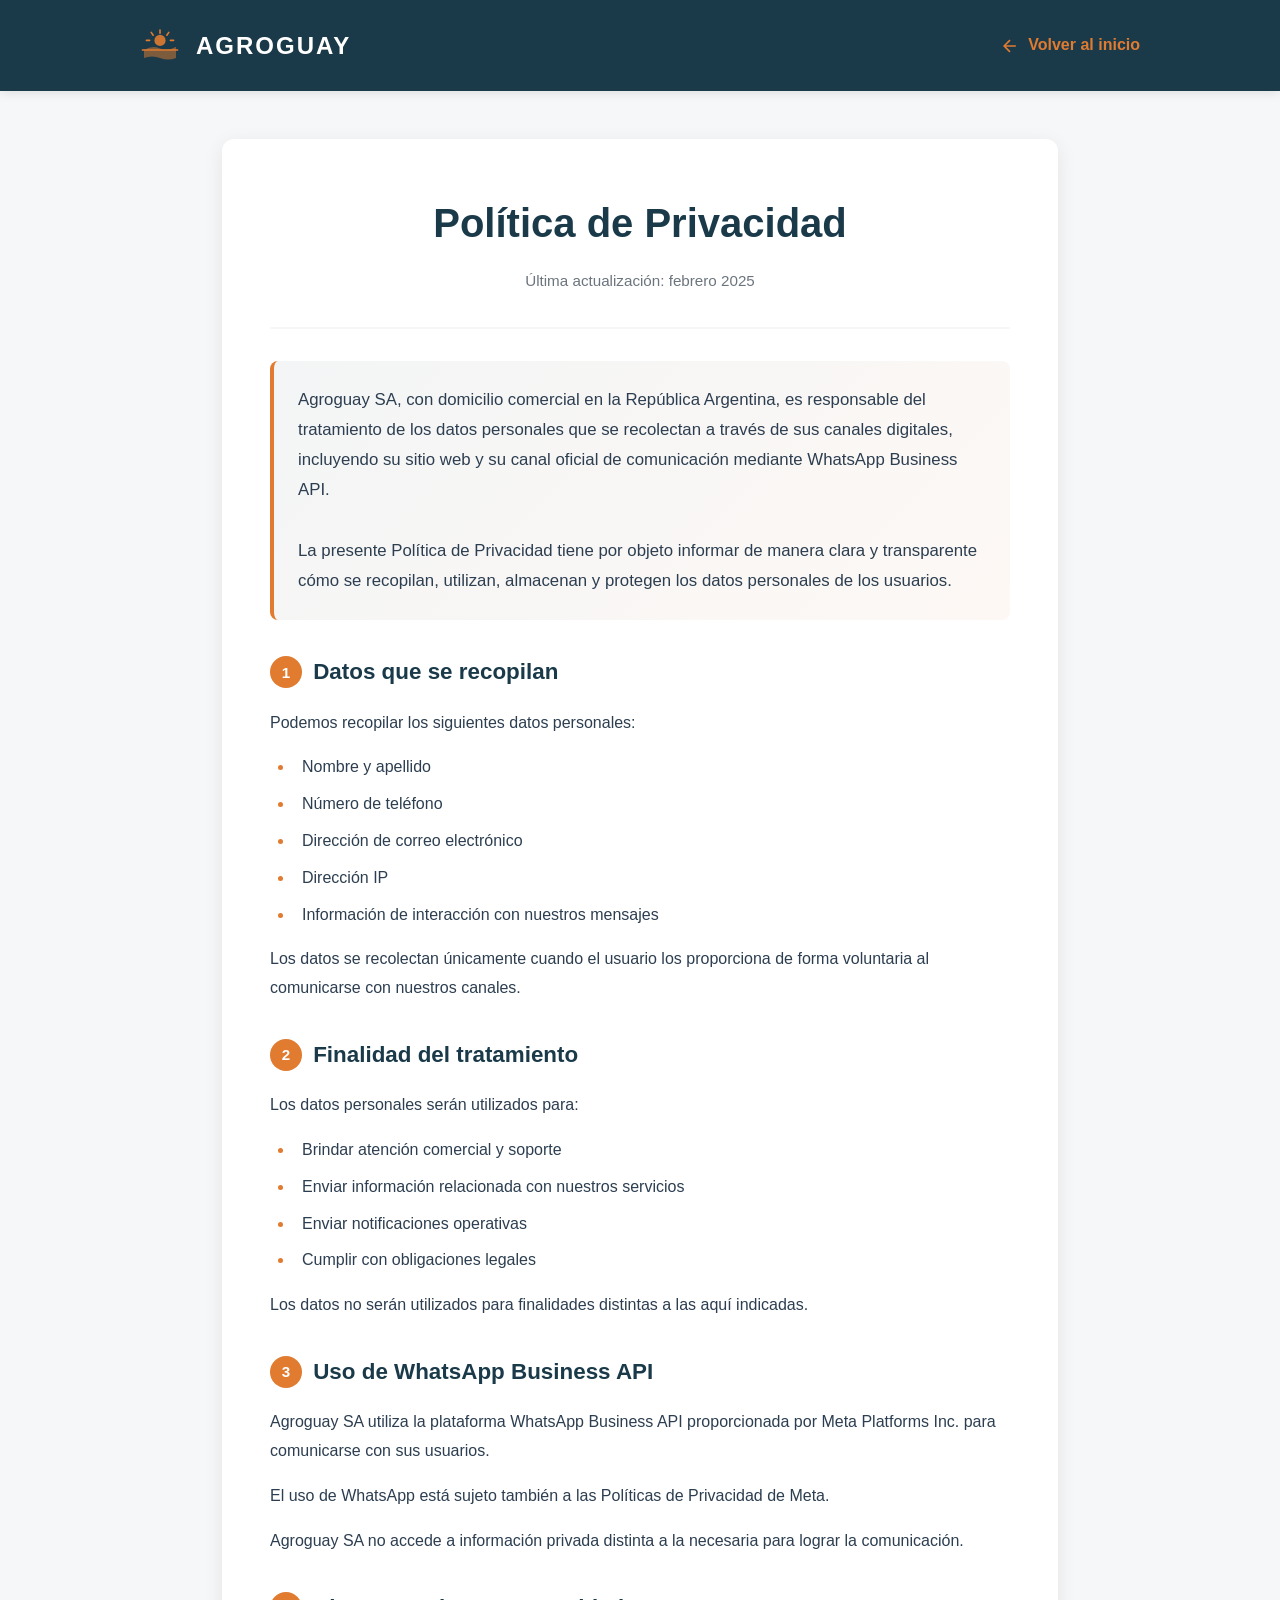
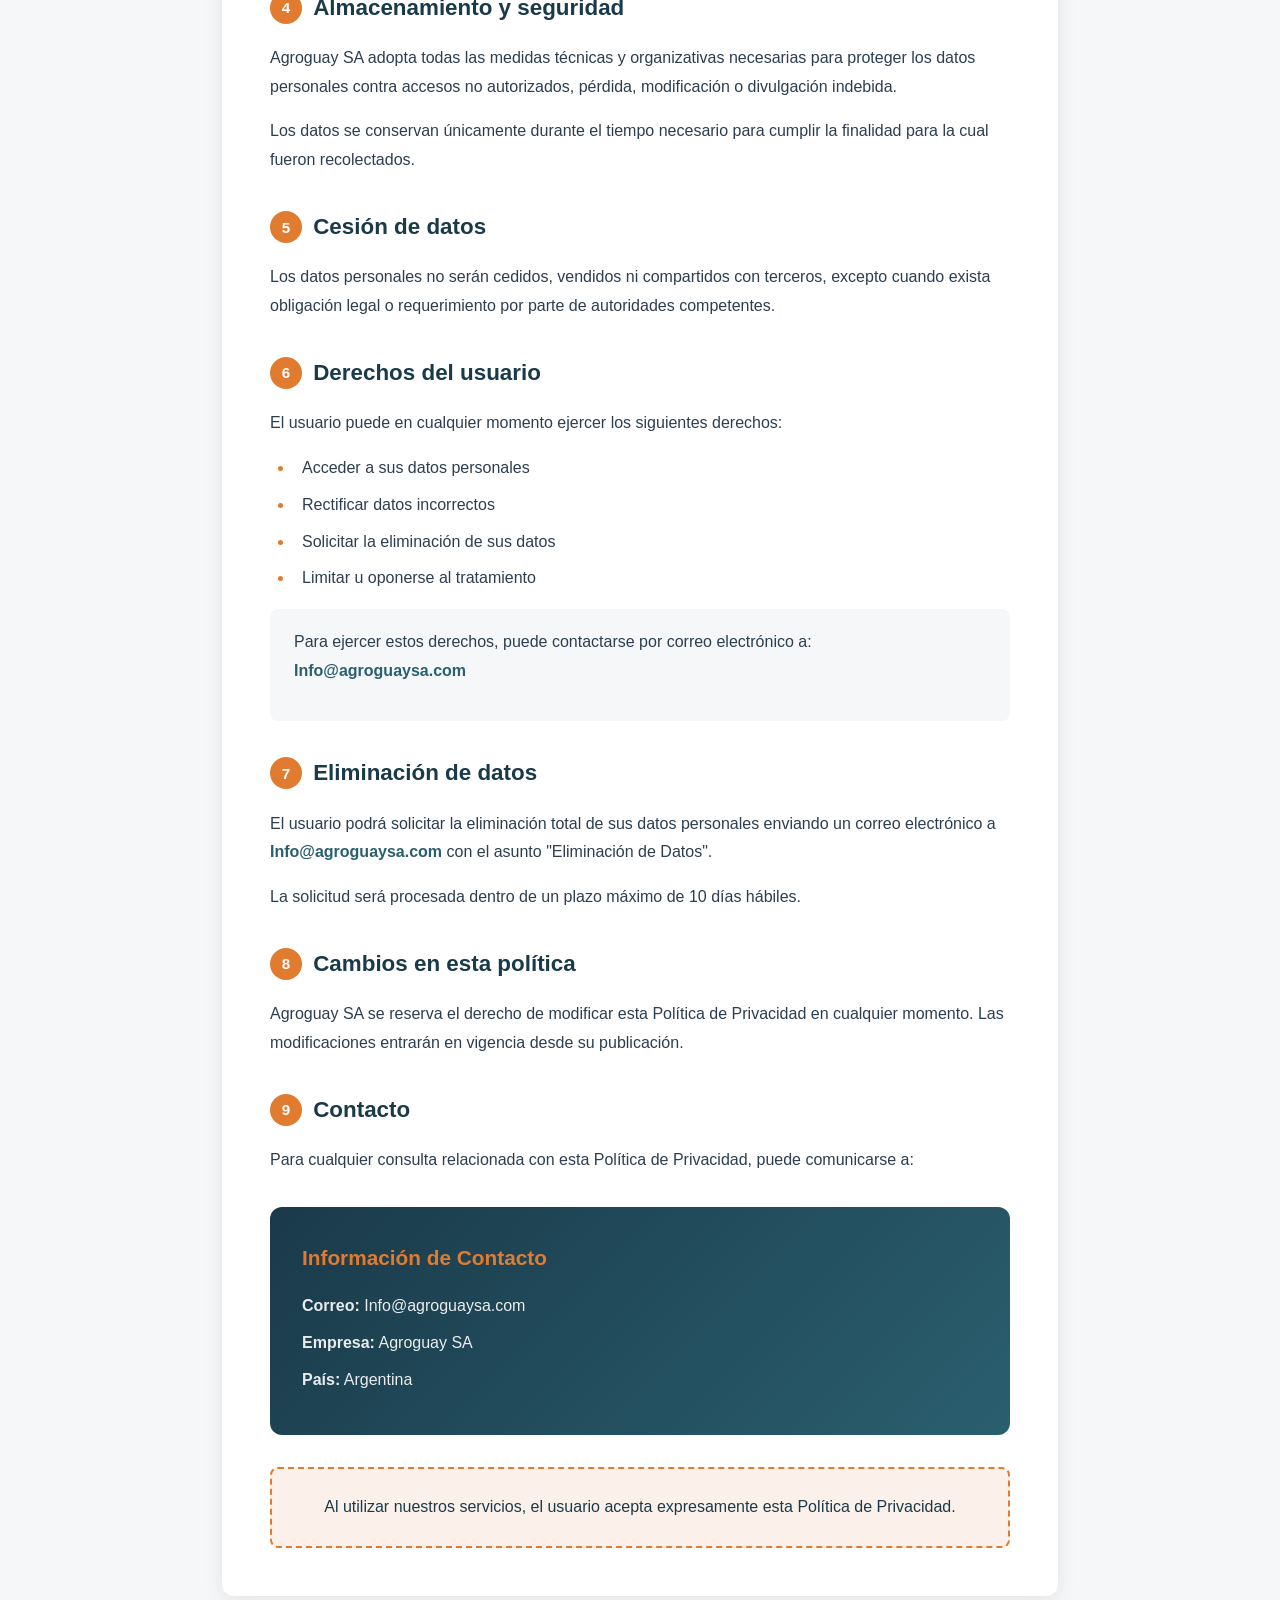
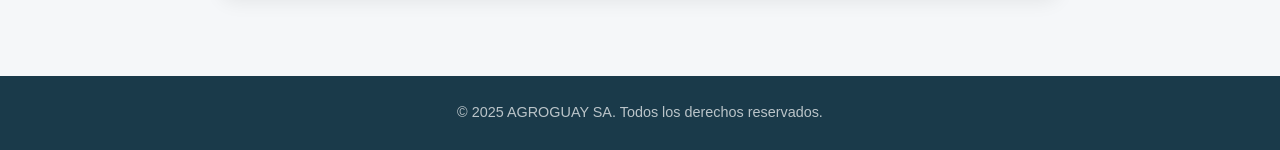
==== politica-privacidad.html @ a7624cd0 "Add files via upload" ====
<!DOCTYPE html>
<html lang="es">
<head>
    <meta charset="UTF-8">
    <meta name="viewport" content="width=device-width, initial-scale=1.0">
    <title>Política de Privacidad - AGROGUAY</title>
    <link rel="icon" type="image/svg+xml" href="favicon.svg">
    <style>
        :root {
            --primary-green: #1a3a4a;
            --secondary-green: #2a5f6f;
            --accent-gold: #e07b30;
            --bg-light: #f5f7f9;
            --text-dark: #2c3e50;
            --text-gray: #6c757d;
        }

        * {
            margin: 0;
            padding: 0;
            box-sizing: border-box;
        }

        body {
            font-family: 'Segoe UI', Tahoma, Geneva, Verdana, sans-serif;
            line-height: 1.8;
            color: var(--text-dark);
            background: var(--bg-light);
        }

        /* Header */
        .header {
            background: var(--primary-green);
            color: white;
            padding: 1.5rem 2rem;
            position: sticky;
            top: 0;
            z-index: 100;
            box-shadow: 0 2px 10px rgba(0,0,0,0.1);
        }

        .header-container {
            max-width: 1000px;
            margin: 0 auto;
            display: flex;
            justify-content: space-between;
            align-items: center;
        }

        .logo-container {
            display: flex;
            align-items: center;
            gap: 1rem;
            text-decoration: none;
            color: white;
        }

        .logo-icon {
            width: 40px;
            height: 40px;
            color: var(--accent-gold);
        }

        .logo-icon svg {
            width: 100%;
            height: 100%;
        }

        .logo {
            font-size: 1.5rem;
            font-weight: bold;
            letter-spacing: 2px;
        }

        .back-link {
            color: var(--accent-gold);
            text-decoration: none;
            font-weight: 600;
            transition: all 0.3s ease;
            display: flex;
            align-items: center;
            gap: 0.5rem;
        }

        .back-link:hover {
            color: white;
        }

        /* Main Content */
        .main-content {
            max-width: 900px;
            margin: 0 auto;
            padding: 3rem 2rem;
        }

        .policy-container {
            background: white;
            border-radius: 12px;
            padding: 3rem;
            box-shadow: 0 5px 20px rgba(0,0,0,0.08);
        }

        .policy-title {
            font-size: 2.5rem;
            color: var(--primary-green);
            margin-bottom: 0.5rem;
            text-align: center;
        }

        .policy-date {
            text-align: center;
            color: var(--text-gray);
            font-size: 0.95rem;
            margin-bottom: 2rem;
            padding-bottom: 2rem;
            border-bottom: 2px solid var(--bg-light);
        }

        .policy-intro {
            font-size: 1.05rem;
            margin-bottom: 2rem;
            padding: 1.5rem;
            background: linear-gradient(135deg, rgba(26, 58, 74, 0.05), rgba(224, 123, 48, 0.05));
            border-radius: 8px;
            border-left: 4px solid var(--accent-gold);
        }

        .section {
            margin-bottom: 2rem;
        }

        .section-title {
            font-size: 1.4rem;
            color: var(--primary-green);
            margin-bottom: 1rem;
            display: flex;
            align-items: center;
            gap: 0.7rem;
        }

        .section-number {
            background: var(--accent-gold);
            color: white;
            width: 32px;
            height: 32px;
            border-radius: 50%;
            display: flex;
            align-items: center;
            justify-content: center;
            font-size: 0.95rem;
            font-weight: bold;
        }

        .section p {
            margin-bottom: 1rem;
            color: var(--text-dark);
        }

        .section ul {
            margin: 1rem 0 1rem 1.5rem;
            color: var(--text-dark);
        }

        .section ul li {
            margin-bottom: 0.5rem;
            position: relative;
            padding-left: 0.5rem;
        }

        .section ul li::marker {
            color: var(--accent-gold);
        }

        .highlight-box {
            background: var(--bg-light);
            padding: 1.2rem 1.5rem;
            border-radius: 8px;
            margin: 1rem 0;
        }

        .email-link {
            color: var(--secondary-green);
            font-weight: 600;
            text-decoration: none;
            transition: color 0.3s ease;
        }

        .email-link:hover {
            color: var(--accent-gold);
        }

        .contact-box {
            background: linear-gradient(135deg, var(--primary-green), var(--secondary-green));
            color: white;
            padding: 2rem;
            border-radius: 12px;
            margin-top: 2rem;
        }

        .contact-box h3 {
            color: var(--accent-gold);
            margin-bottom: 1rem;
            font-size: 1.3rem;
        }

        .contact-box p {
            margin-bottom: 0.5rem;
            color: rgba(255,255,255,0.9);
        }

        .acceptance-note {
            margin-top: 2rem;
            padding: 1.5rem;
            background: rgba(224, 123, 48, 0.1);
            border-radius: 8px;
            text-align: center;
            font-weight: 500;
            color: var(--primary-green);
            border: 2px dashed var(--accent-gold);
        }

        /* Footer */
        .footer {
            background: var(--primary-green);
            color: white;
            text-align: center;
            padding: 1.5rem;
            margin-top: 2rem;
        }

        .footer p {
            color: rgba(255,255,255,0.7);
            font-size: 0.9rem;
        }

        /* Responsive */
        @media (max-width: 768px) {
            .policy-container {
                padding: 2rem 1.5rem;
            }

            .policy-title {
                font-size: 2rem;
            }

            .section-title {
                font-size: 1.2rem;
            }

            .header-container {
                flex-direction: column;
                gap: 1rem;
            }
        }
    </style>
</head>
<body>
    <!-- Header -->
    <header class="header">
        <div class="header-container">
            <a href="index.html" class="logo-container">
                <div class="logo-icon">
                    <svg viewBox="0 0 50 50" xmlns="http://www.w3.org/2000/svg">
                        <circle cx="25" cy="18" r="7" fill="currentColor" opacity="0.9"/>
                        <line x1="25" y1="5" x2="25" y2="9" stroke="currentColor" stroke-width="2" stroke-linecap="round"/>
                        <line x1="14" y1="8" x2="16.5" y2="11.5" stroke="currentColor" stroke-width="2" stroke-linecap="round"/>
                        <line x1="36" y1="8" x2="33.5" y2="11.5" stroke="currentColor" stroke-width="2" stroke-linecap="round"/>
                        <line x1="8" y1="18" x2="12" y2="18" stroke="currentColor" stroke-width="2" stroke-linecap="round"/>
                        <line x1="38" y1="18" x2="42" y2="18" stroke="currentColor" stroke-width="2" stroke-linecap="round"/>
                        <path d="M5 30 Q15 24 25 28 Q35 32 45 26 L45 40 Q35 44 25 40 Q15 36 5 40 Z" fill="currentColor" opacity="0.5"/>
                        <line x1="3" y1="30" x2="47" y2="30" stroke="currentColor" stroke-width="2" stroke-linecap="round"/>
                    </svg>
                </div>
                <span class="logo">AGROGUAY</span>
            </a>
            <a href="index.html" class="back-link">
                <svg width="20" height="20" viewBox="0 0 24 24" fill="none" stroke="currentColor" stroke-width="2">
                    <path d="M19 12H5M12 19l-7-7 7-7"/>
                </svg>
                Volver al inicio
            </a>
        </div>
    </header>

    <!-- Main Content -->
    <main class="main-content">
        <div class="policy-container">
            <h1 class="policy-title">Política de Privacidad</h1>
            <p class="policy-date">Última actualización: febrero 2025</p>

            <p class="policy-intro">
                Agroguay SA, con domicilio comercial en la República Argentina, es responsable del tratamiento de los datos personales que se recolectan a través de sus canales digitales, incluyendo su sitio web y su canal oficial de comunicación mediante WhatsApp Business API.
                <br><br>
                La presente Política de Privacidad tiene por objeto informar de manera clara y transparente cómo se recopilan, utilizan, almacenan y protegen los datos personales de los usuarios.
            </p>

            <div class="section">
                <h2 class="section-title">
                    <span class="section-number">1</span>
                    Datos que se recopilan
                </h2>
                <p>Podemos recopilar los siguientes datos personales:</p>
                <ul>
                    <li>Nombre y apellido</li>
                    <li>Número de teléfono</li>
                    <li>Dirección de correo electrónico</li>
                    <li>Dirección IP</li>
                    <li>Información de interacción con nuestros mensajes</li>
                </ul>
                <p>Los datos se recolectan únicamente cuando el usuario los proporciona de forma voluntaria al comunicarse con nuestros canales.</p>
            </div>

            <div class="section">
                <h2 class="section-title">
                    <span class="section-number">2</span>
                    Finalidad del tratamiento
                </h2>
                <p>Los datos personales serán utilizados para:</p>
                <ul>
                    <li>Brindar atención comercial y soporte</li>
                    <li>Enviar información relacionada con nuestros servicios</li>
                    <li>Enviar notificaciones operativas</li>
                    <li>Cumplir con obligaciones legales</li>
                </ul>
                <p>Los datos no serán utilizados para finalidades distintas a las aquí indicadas.</p>
            </div>

            <div class="section">
                <h2 class="section-title">
                    <span class="section-number">3</span>
                    Uso de WhatsApp Business API
                </h2>
                <p>Agroguay SA utiliza la plataforma WhatsApp Business API proporcionada por Meta Platforms Inc. para comunicarse con sus usuarios.</p>
                <p>El uso de WhatsApp está sujeto también a las Políticas de Privacidad de Meta.</p>
                <p>Agroguay SA no accede a información privada distinta a la necesaria para lograr la comunicación.</p>
            </div>

            <div class="section">
                <h2 class="section-title">
                    <span class="section-number">4</span>
                    Almacenamiento y seguridad
                </h2>
                <p>Agroguay SA adopta todas las medidas técnicas y organizativas necesarias para proteger los datos personales contra accesos no autorizados, pérdida, modificación o divulgación indebida.</p>
                <p>Los datos se conservan únicamente durante el tiempo necesario para cumplir la finalidad para la cual fueron recolectados.</p>
            </div>

            <div class="section">
                <h2 class="section-title">
                    <span class="section-number">5</span>
                    Cesión de datos
                </h2>
                <p>Los datos personales no serán cedidos, vendidos ni compartidos con terceros, excepto cuando exista obligación legal o requerimiento por parte de autoridades competentes.</p>
            </div>

            <div class="section">
                <h2 class="section-title">
                    <span class="section-number">6</span>
                    Derechos del usuario
                </h2>
                <p>El usuario puede en cualquier momento ejercer los siguientes derechos:</p>
                <ul>
                    <li>Acceder a sus datos personales</li>
                    <li>Rectificar datos incorrectos</li>
                    <li>Solicitar la eliminación de sus datos</li>
                    <li>Limitar u oponerse al tratamiento</li>
                </ul>
                <div class="highlight-box">
                    <p>Para ejercer estos derechos, puede contactarse por correo electrónico a: <a href="mailto:Info@agroguaysa.com" class="email-link">Info@agroguaysa.com</a></p>
                </div>
            </div>

            <div class="section">
                <h2 class="section-title">
                    <span class="section-number">7</span>
                    Eliminación de datos
                </h2>
                <p>El usuario podrá solicitar la eliminación total de sus datos personales enviando un correo electrónico a <a href="mailto:Info@agroguaysa.com" class="email-link">Info@agroguaysa.com</a> con el asunto "Eliminación de Datos".</p>
                <p>La solicitud será procesada dentro de un plazo máximo de 10 días hábiles.</p>
            </div>

            <div class="section">
                <h2 class="section-title">
                    <span class="section-number">8</span>
                    Cambios en esta política
                </h2>
                <p>Agroguay SA se reserva el derecho de modificar esta Política de Privacidad en cualquier momento. Las modificaciones entrarán en vigencia desde su publicación.</p>
            </div>

            <div class="section">
                <h2 class="section-title">
                    <span class="section-number">9</span>
                    Contacto
                </h2>
                <p>Para cualquier consulta relacionada con esta Política de Privacidad, puede comunicarse a:</p>
                <div class="contact-box">
                    <h3>Información de Contacto</h3>
                    <p><strong>Correo:</strong> Info@agroguaysa.com</p>
                    <p><strong>Empresa:</strong> Agroguay SA</p>
                    <p><strong>País:</strong> Argentina</p>
                </div>
            </div>

            <div class="acceptance-note">
                Al utilizar nuestros servicios, el usuario acepta expresamente esta Política de Privacidad.
            </div>
        </div>
    </main>

    <!-- Footer -->
    <footer class="footer">
        <p>&copy; 2025 AGROGUAY SA. Todos los derechos reservados.</p>
    </footer>
</body>
</html>
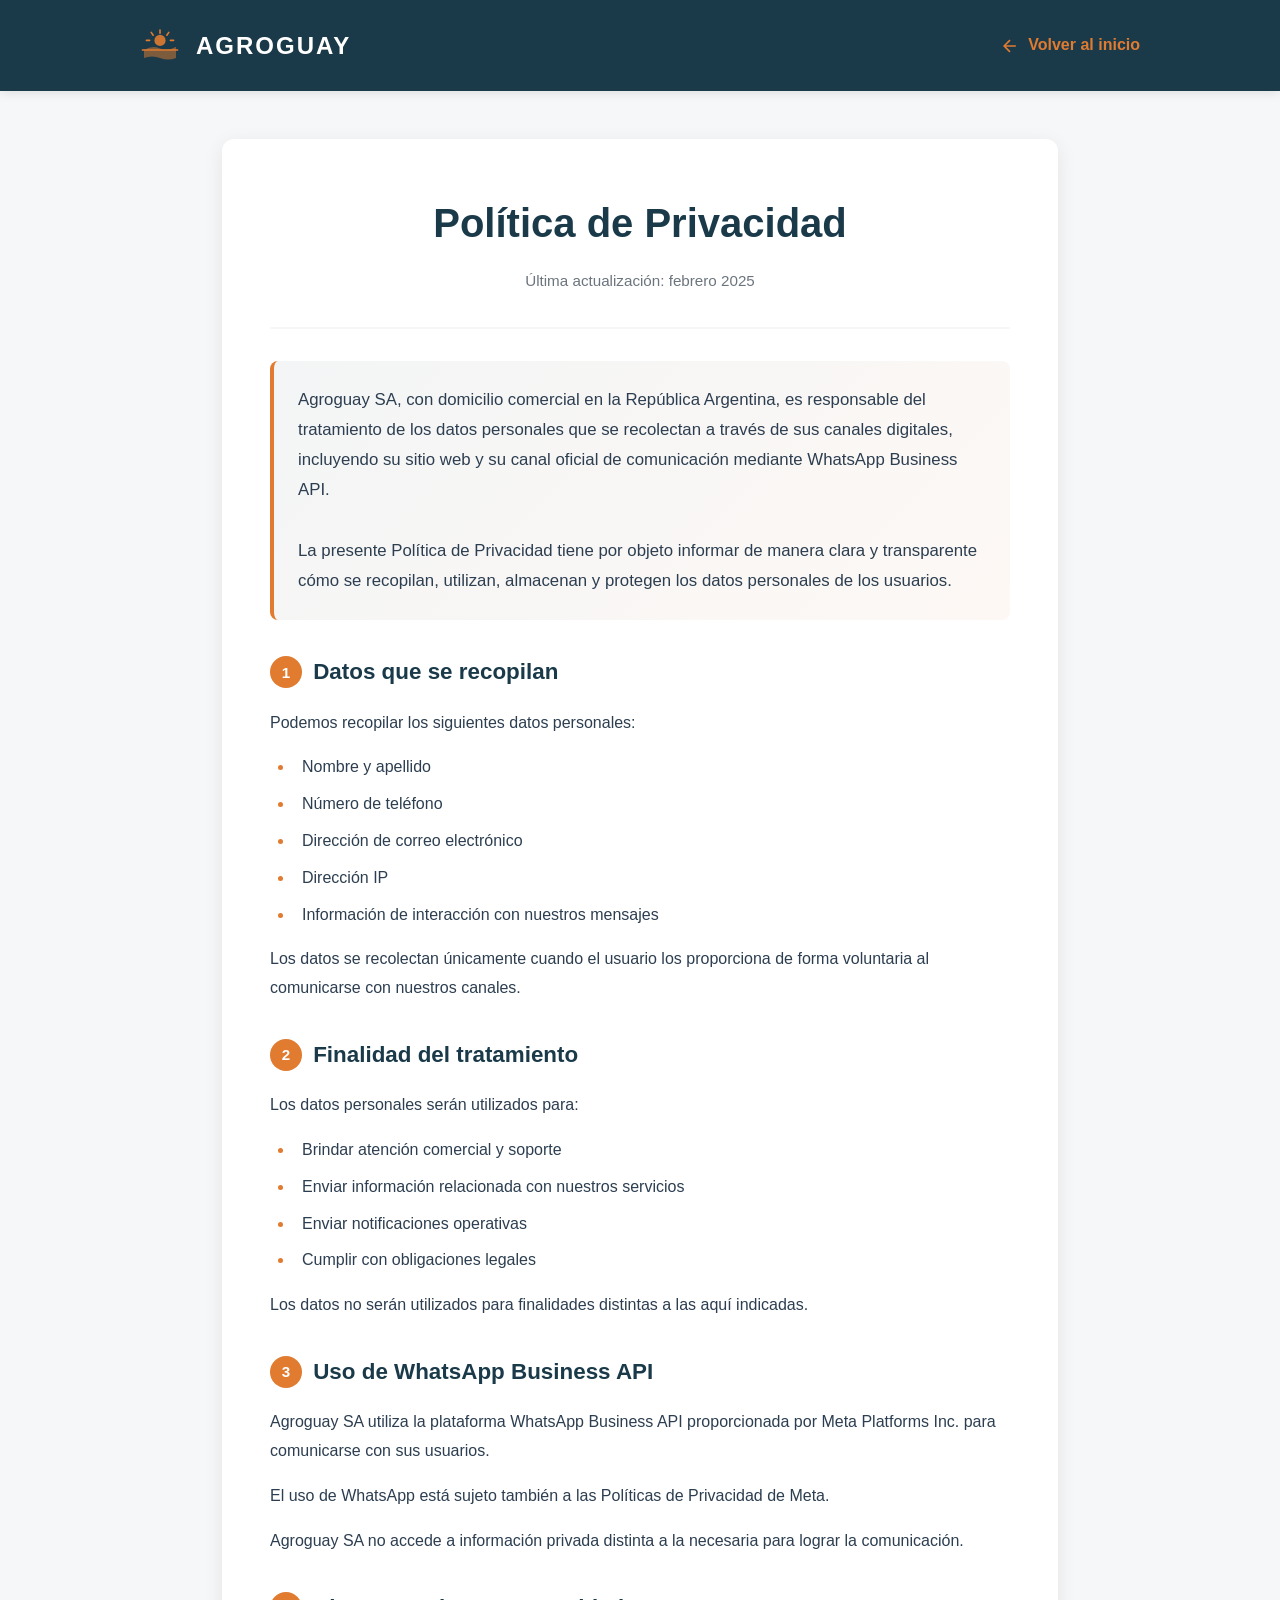
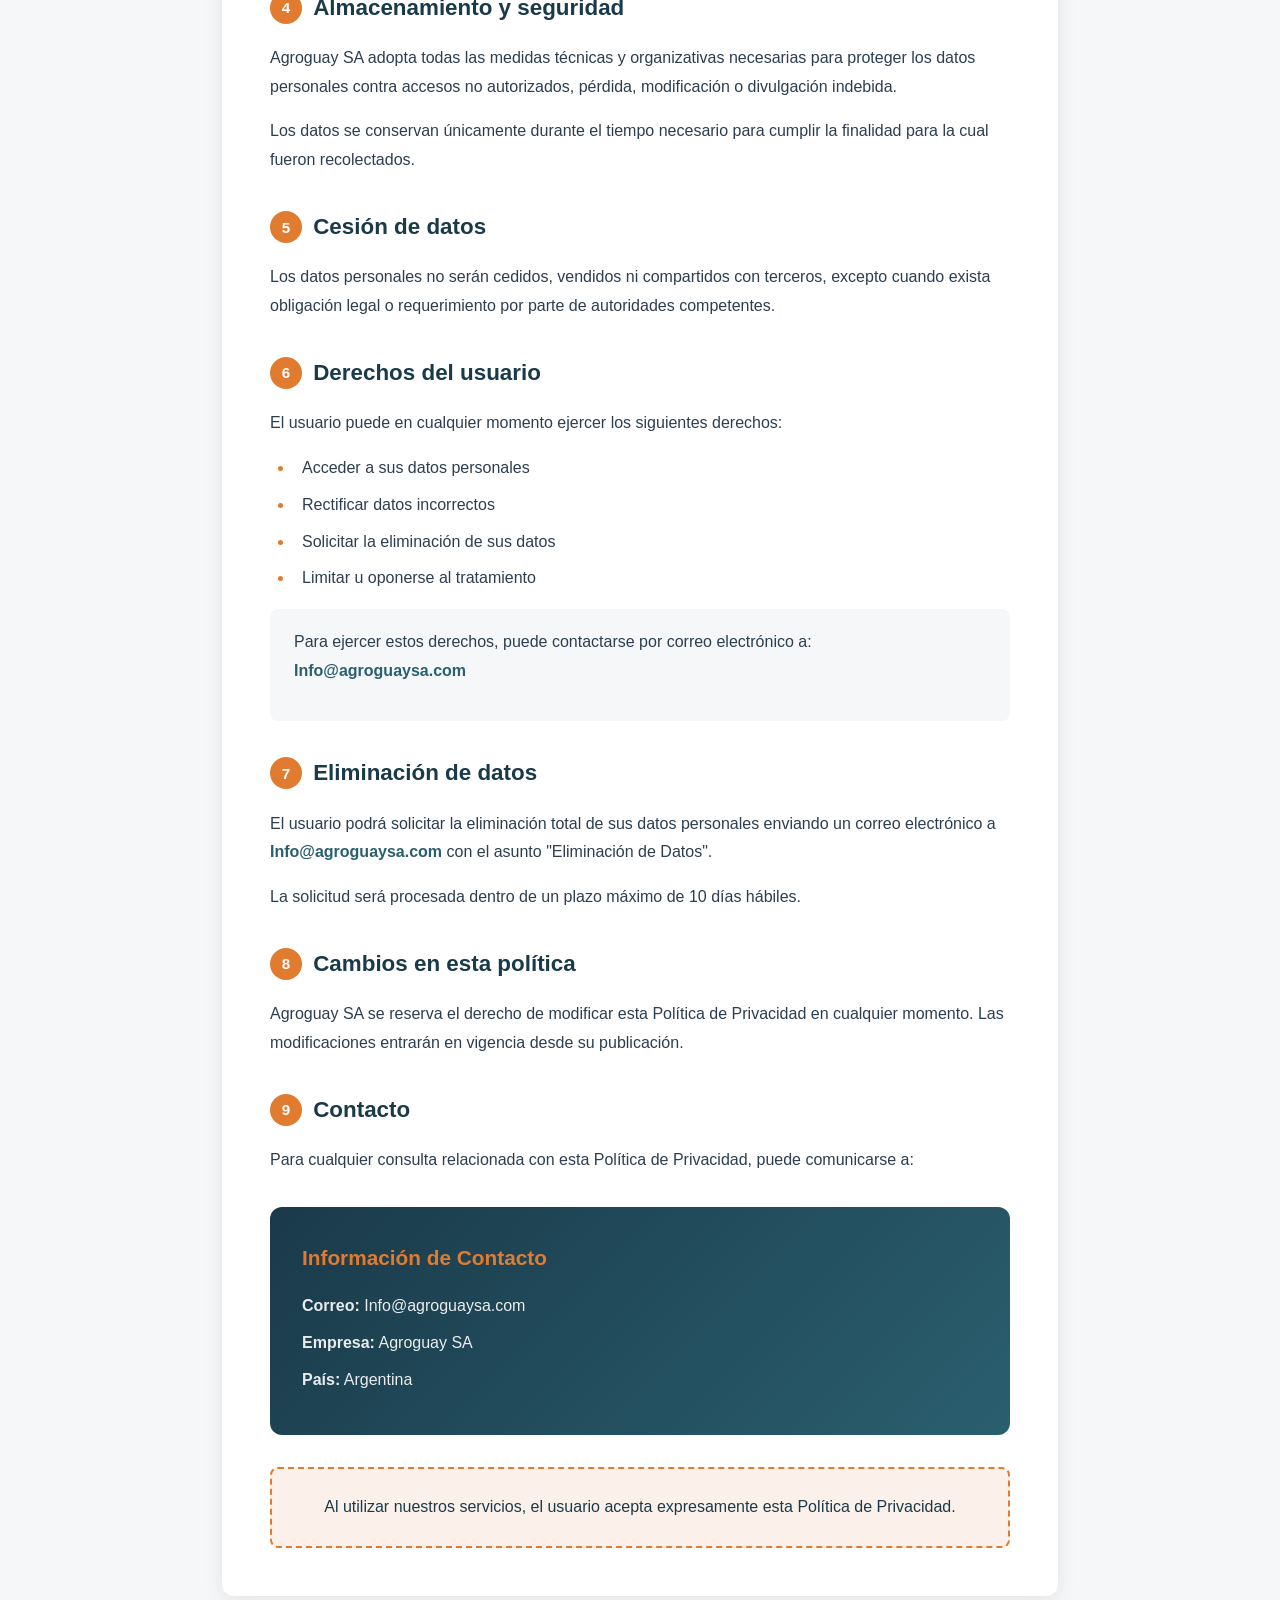
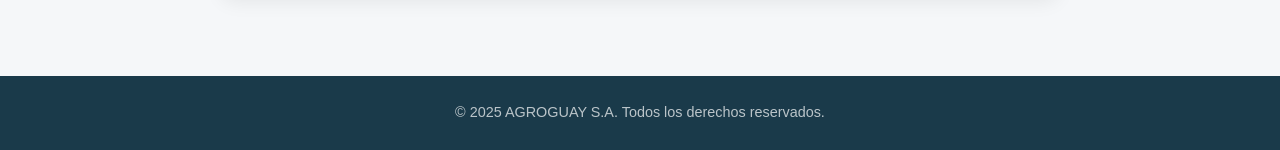
==== commit b6e79cd8: "Update politica-privacidad.html" ====
--- a/politica-privacidad.html
+++ b/politica-privacidad.html
@@ -3,7 +3,7 @@
 <head>
     <meta charset="UTF-8">
     <meta name="viewport" content="width=device-width, initial-scale=1.0">
-    <title>Política de Privacidad - AGROGUAY</title>
+    <title>Política de Privacidad - AGROGUAY S.A.</title>
     <link rel="icon" type="image/svg+xml" href="favicon.svg">
     <style>
         :root {
@@ -408,7 +408,7 @@
 
     <!-- Footer -->
     <footer class="footer">
-        <p>&copy; 2025 AGROGUAY SA. Todos los derechos reservados.</p>
+        <p>&copy; 2025 AGROGUAY S.A. Todos los derechos reservados.</p>
     </footer>
 </body>
 </html>
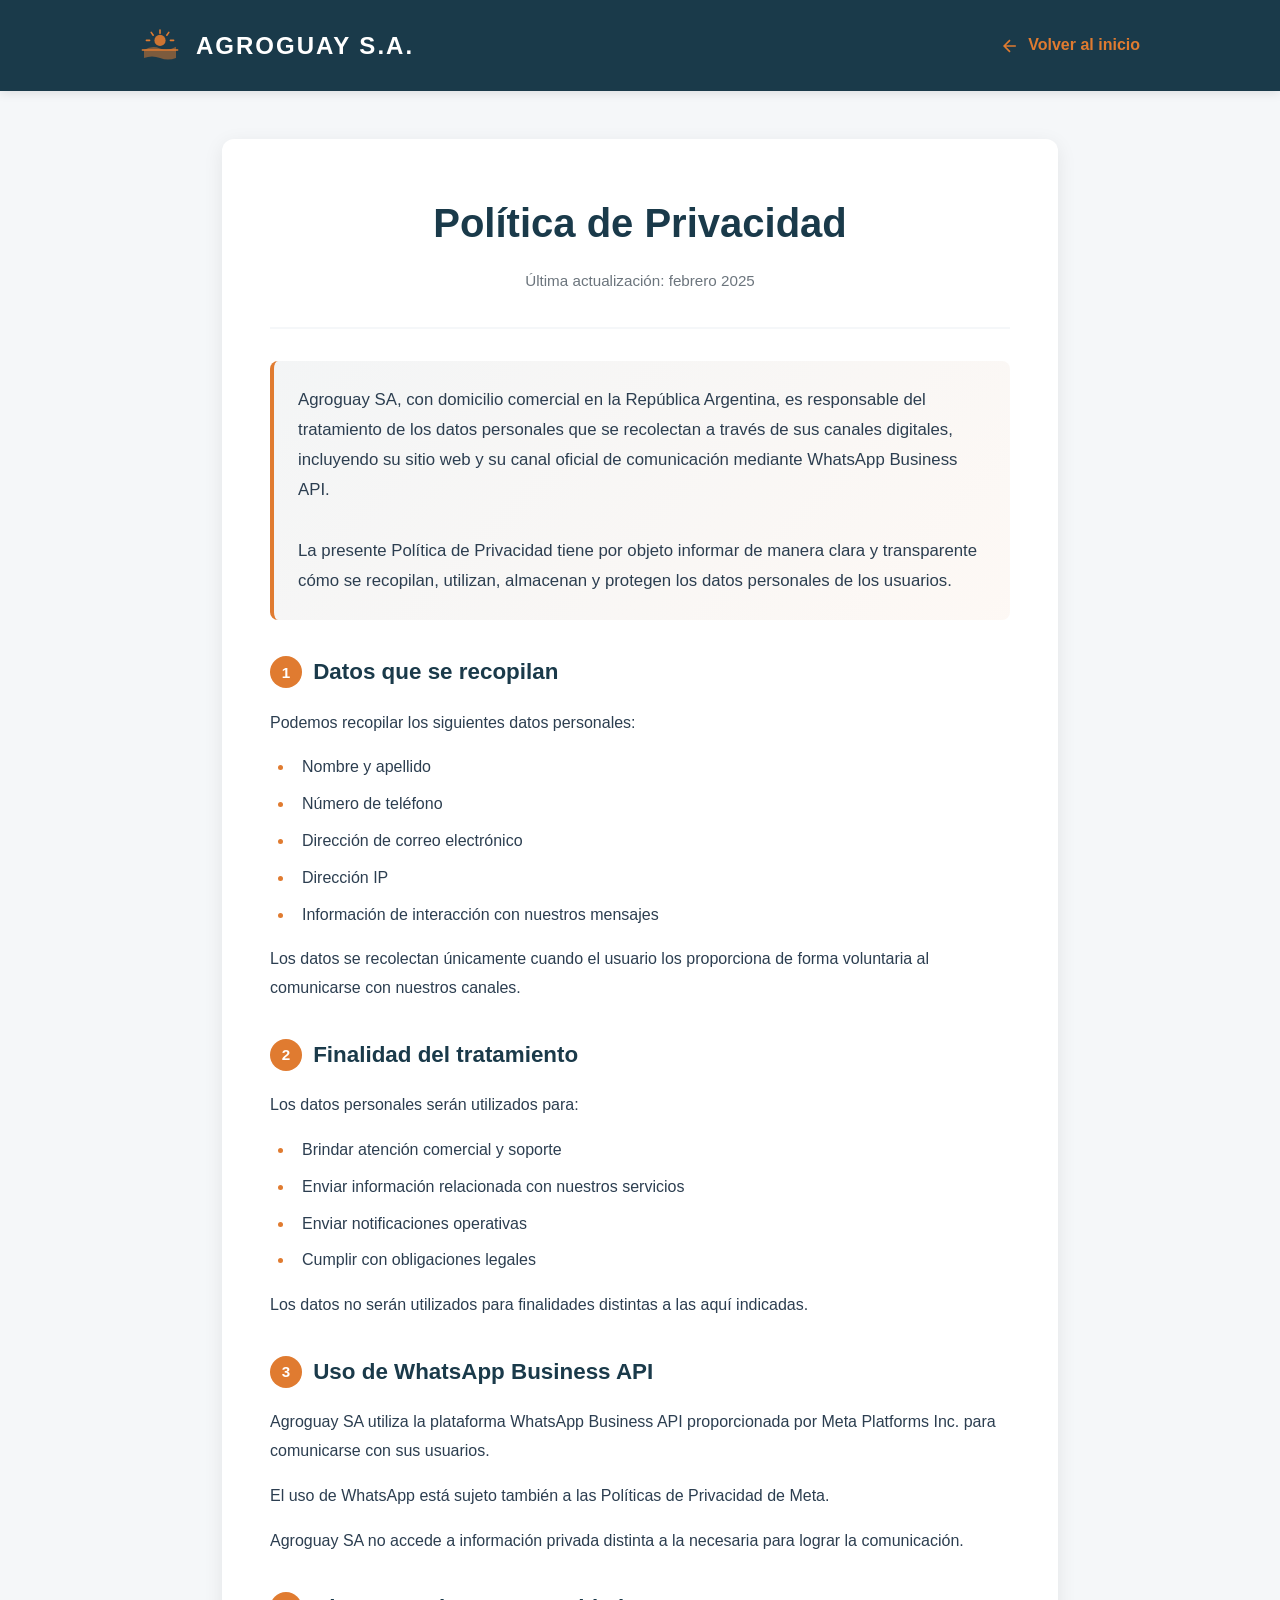
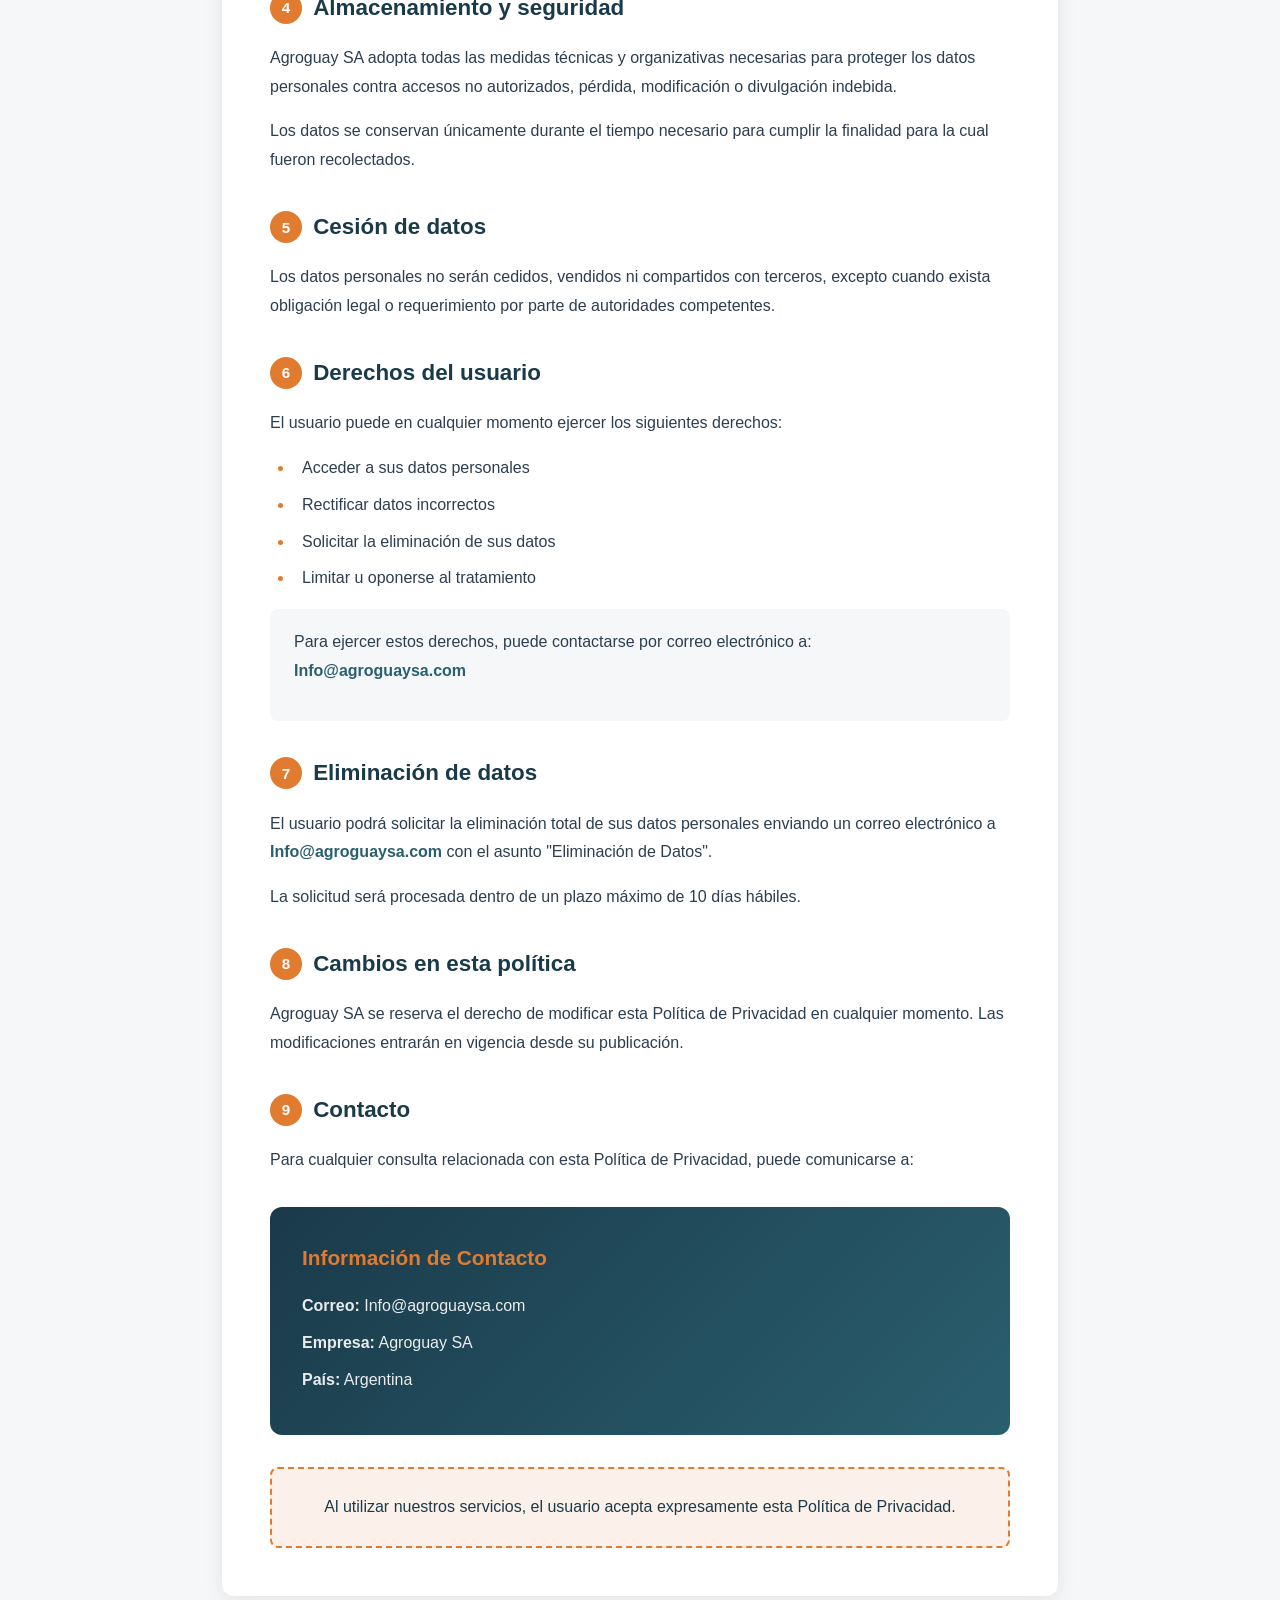
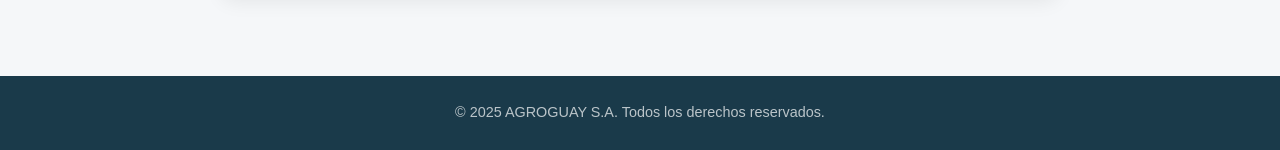
==== commit 09971373: "Update politica-privacidad.html" ====
--- a/politica-privacidad.html
+++ b/politica-privacidad.html
@@ -271,7 +271,7 @@
                         <line x1="3" y1="30" x2="47" y2="30" stroke="currentColor" stroke-width="2" stroke-linecap="round"/>
                     </svg>
                 </div>
-                <span class="logo">AGROGUAY</span>
+                <span class="logo">AGROGUAY S.A.</span>
             </a>
             <a href="index.html" class="back-link">
                 <svg width="20" height="20" viewBox="0 0 24 24" fill="none" stroke="currentColor" stroke-width="2">
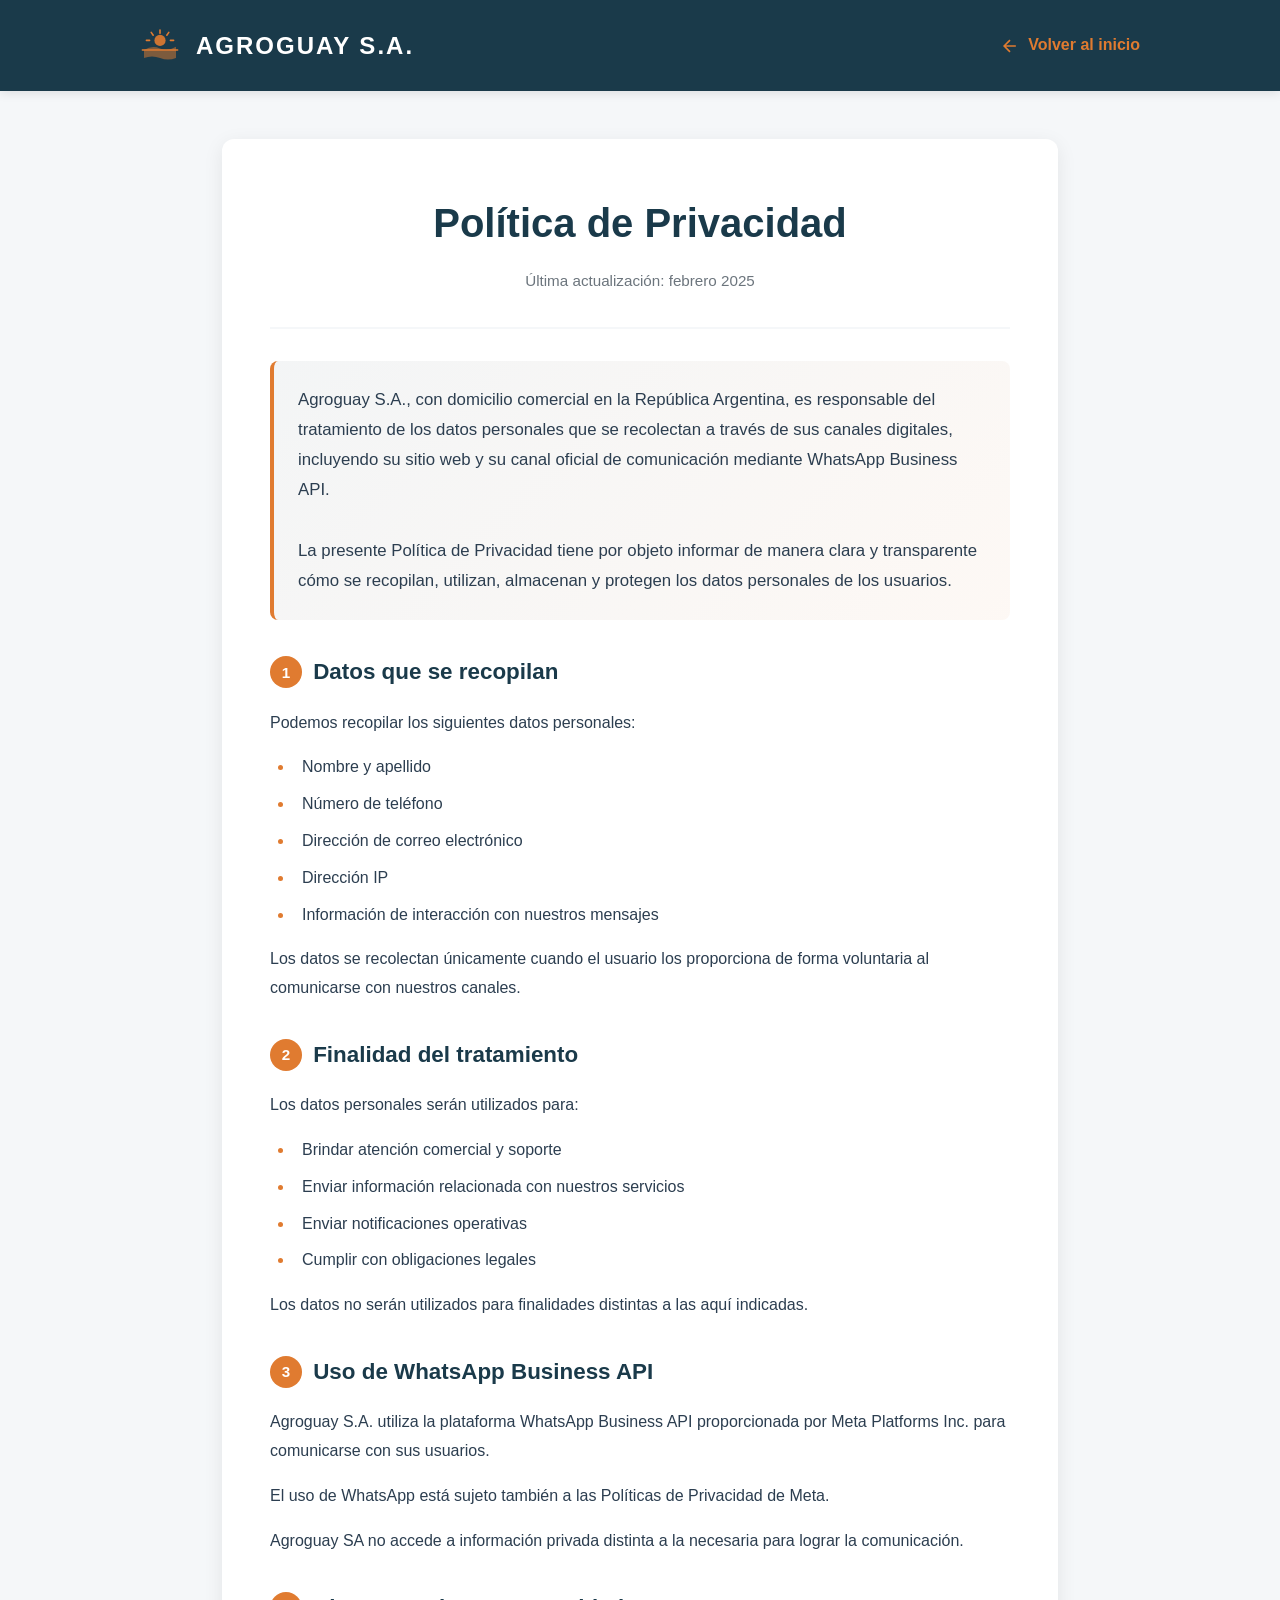
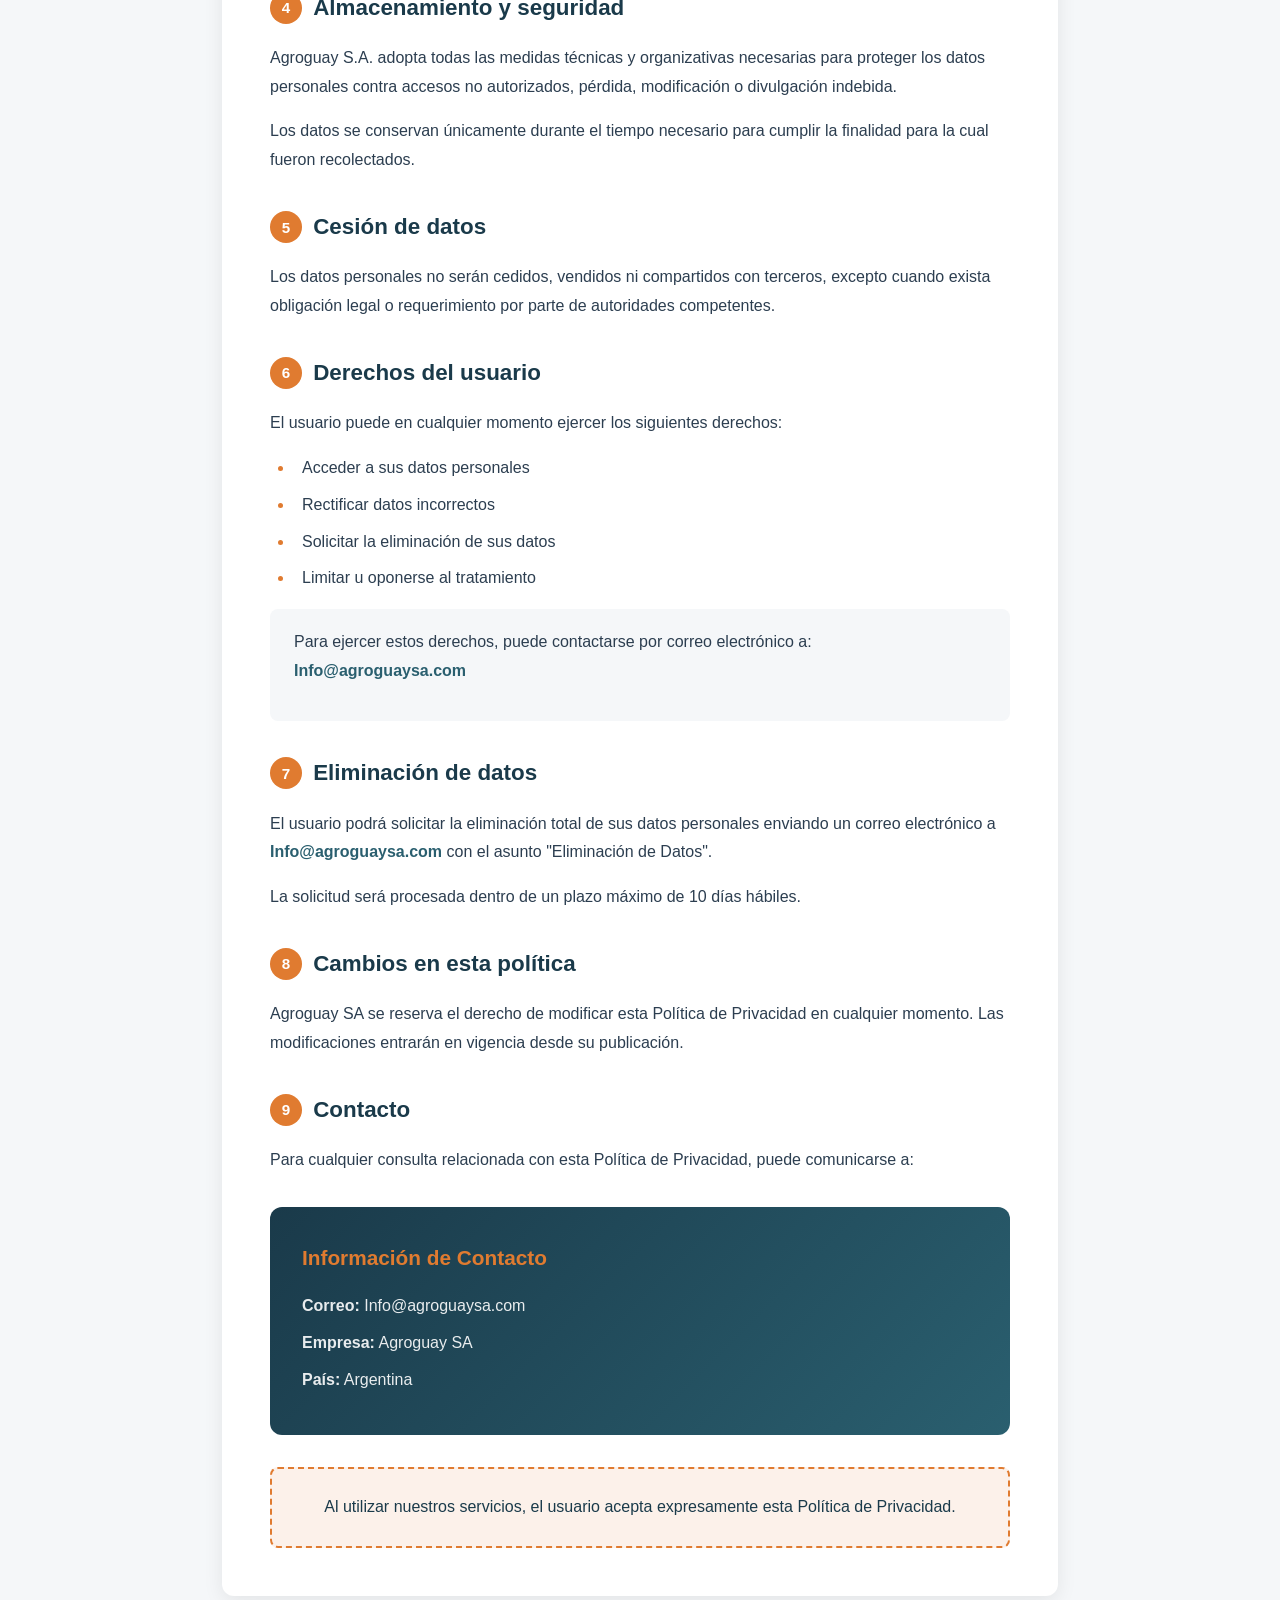
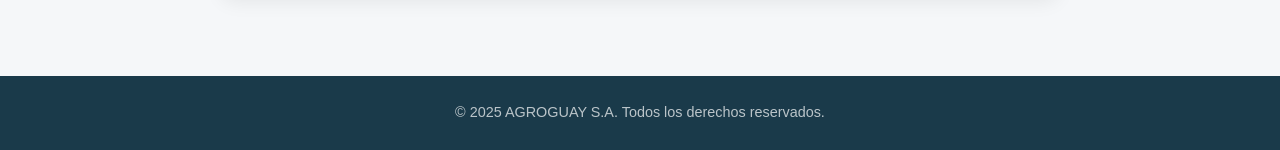
==== commit 0bcb91a5: "Update politica-privacidad.html" ====
--- a/politica-privacidad.html
+++ b/politica-privacidad.html
@@ -289,7 +289,7 @@
             <p class="policy-date">Última actualización: febrero 2025</p>
 
             <p class="policy-intro">
-                Agroguay SA, con domicilio comercial en la República Argentina, es responsable del tratamiento de los datos personales que se recolectan a través de sus canales digitales, incluyendo su sitio web y su canal oficial de comunicación mediante WhatsApp Business API.
+                Agroguay S.A., con domicilio comercial en la República Argentina, es responsable del tratamiento de los datos personales que se recolectan a través de sus canales digitales, incluyendo su sitio web y su canal oficial de comunicación mediante WhatsApp Business API.
                 <br><br>
                 La presente Política de Privacidad tiene por objeto informar de manera clara y transparente cómo se recopilan, utilizan, almacenan y protegen los datos personales de los usuarios.
             </p>
@@ -330,7 +330,7 @@
                     <span class="section-number">3</span>
                     Uso de WhatsApp Business API
                 </h2>
-                <p>Agroguay SA utiliza la plataforma WhatsApp Business API proporcionada por Meta Platforms Inc. para comunicarse con sus usuarios.</p>
+                <p>Agroguay S.A. utiliza la plataforma WhatsApp Business API proporcionada por Meta Platforms Inc. para comunicarse con sus usuarios.</p>
                 <p>El uso de WhatsApp está sujeto también a las Políticas de Privacidad de Meta.</p>
                 <p>Agroguay SA no accede a información privada distinta a la necesaria para lograr la comunicación.</p>
             </div>
@@ -340,7 +340,7 @@
                     <span class="section-number">4</span>
                     Almacenamiento y seguridad
                 </h2>
-                <p>Agroguay SA adopta todas las medidas técnicas y organizativas necesarias para proteger los datos personales contra accesos no autorizados, pérdida, modificación o divulgación indebida.</p>
+                <p>Agroguay S.A. adopta todas las medidas técnicas y organizativas necesarias para proteger los datos personales contra accesos no autorizados, pérdida, modificación o divulgación indebida.</p>
                 <p>Los datos se conservan únicamente durante el tiempo necesario para cumplir la finalidad para la cual fueron recolectados.</p>
             </div>
 
